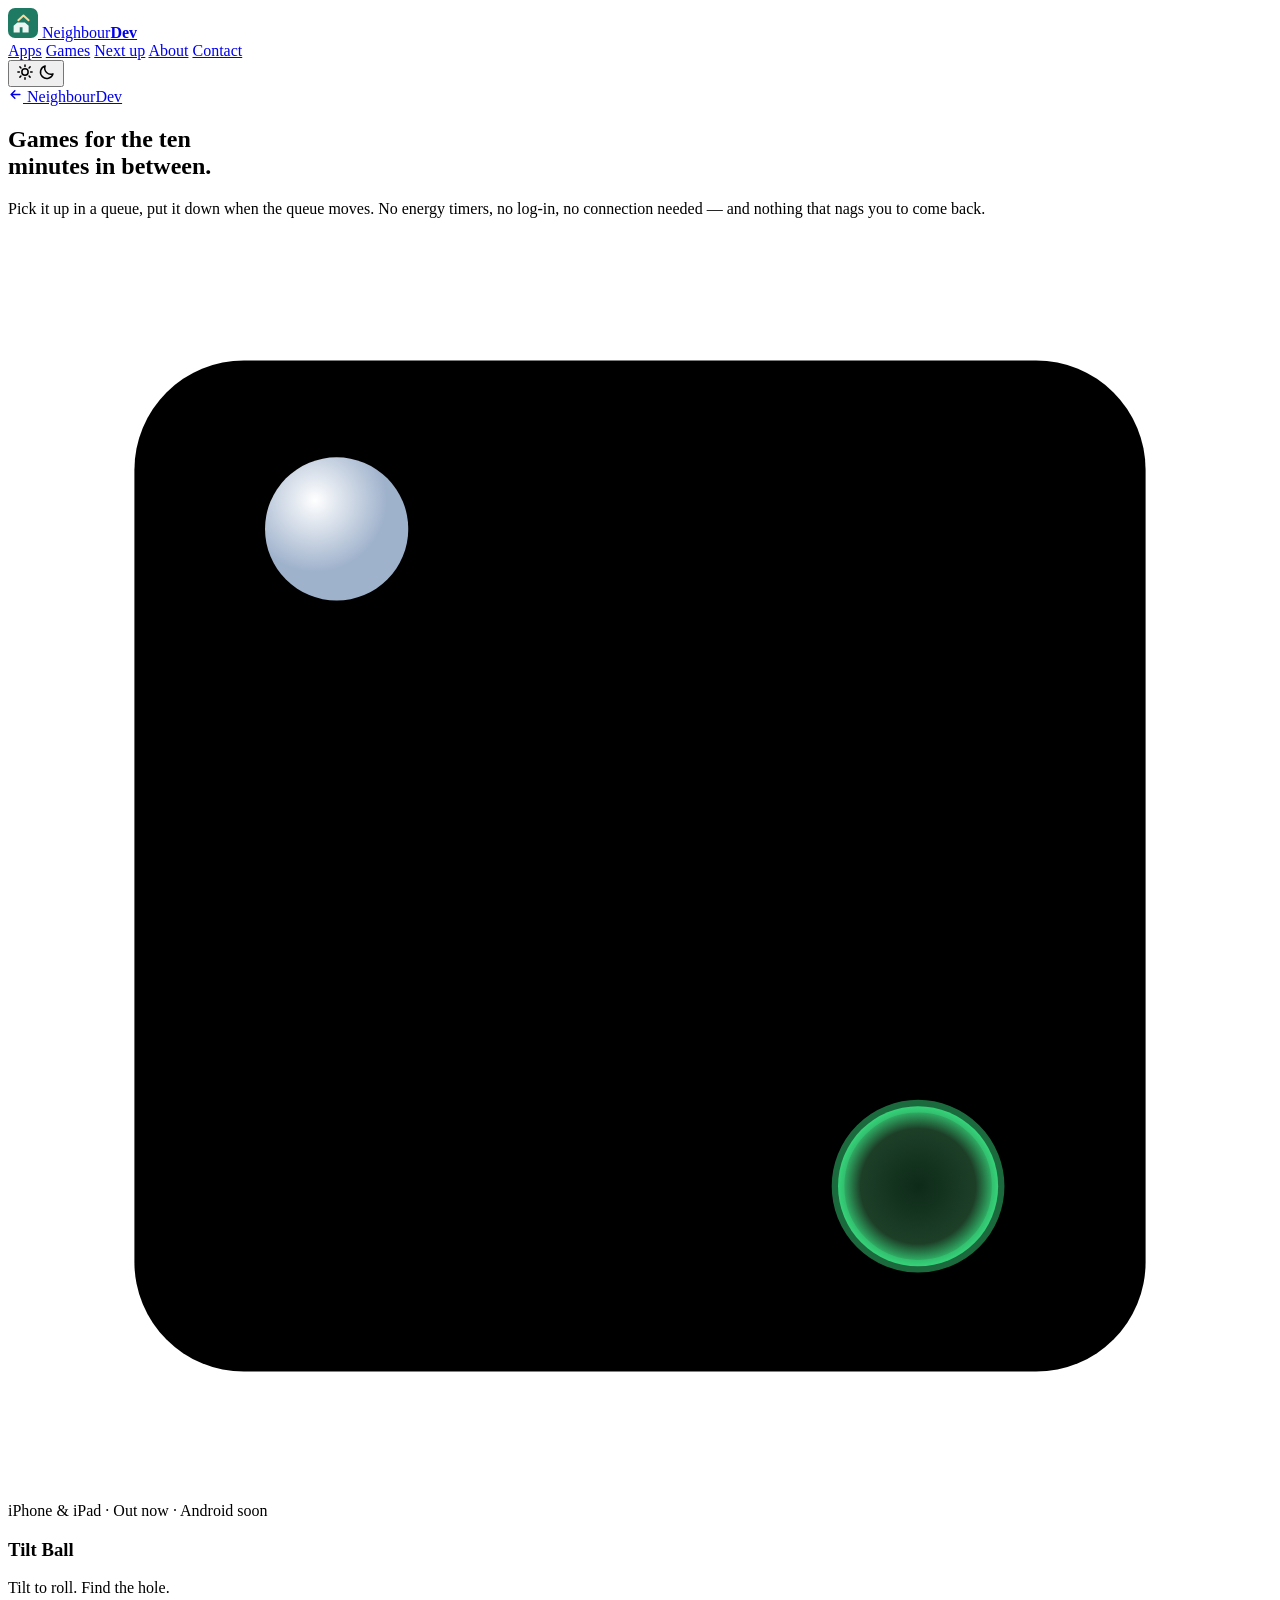
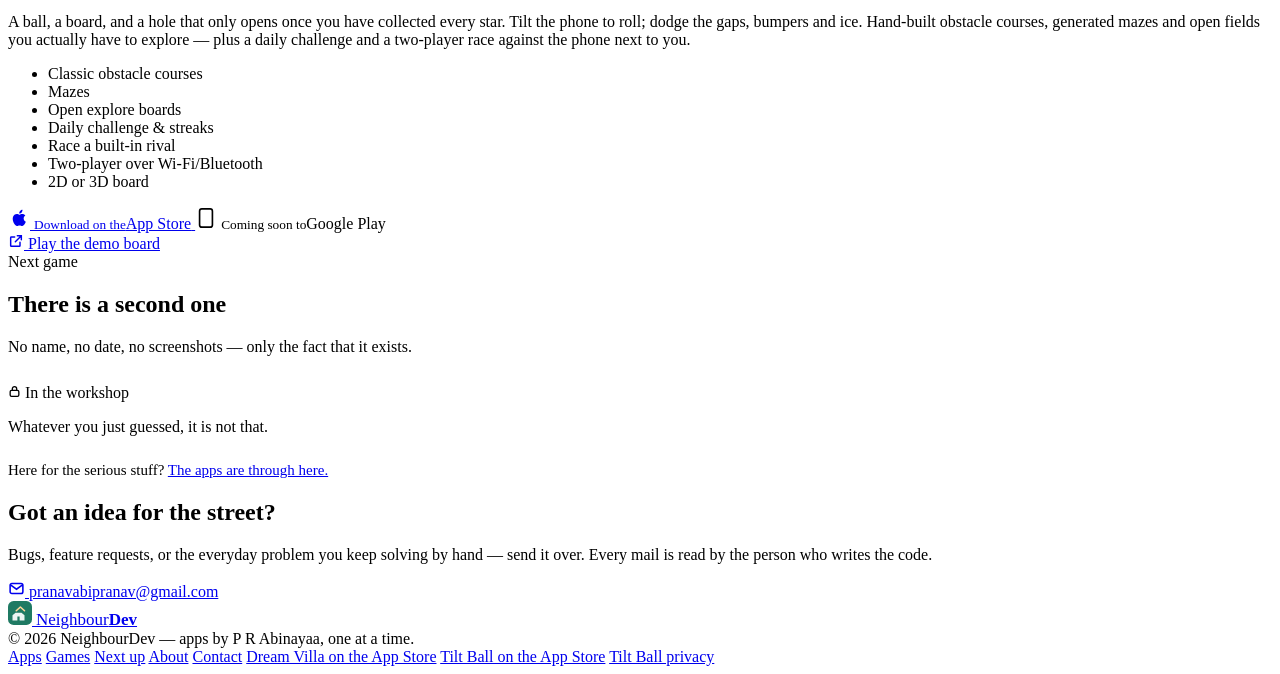
==== games.html @ e9c636a6 "Add files via upload" ====
<!doctype html>
<html lang="en">
<head>
<meta charset="utf-8">
<meta name="viewport" content="width=device-width, initial-scale=1, viewport-fit=cover">
<title>Games — NeighbourDev</title>
<meta name="description" content="The NeighbourDev games. Tilt Ball is a pocket physics puzzle: tilt the phone, roll the ball, collect the stars and find the hole. Fully offline, with a two-player race against the phone next to you.">
<meta name="theme-color" content="#1f7a63">
<link rel="icon" href="assets/icon.svg" type="image/svg+xml">
<link rel="apple-touch-icon" href="assets/icon.svg">
<link rel="canonical" href="https://neighbourdev.com/games.html">

<meta property="og:type" content="website">
<meta property="og:site_name" content="NeighbourDev">
<meta property="og:url" content="https://neighbourdev.com/games.html">
<meta property="og:title" content="Games — NeighbourDev">
<meta property="og:description" content="The NeighbourDev games. Tilt Ball is a pocket physics puzzle: tilt the phone, roll the ball, collect the stars and find the hole. Fully offline, with a two-player race against the phone next to you.">
<meta property="og:image" content="https://neighbourdev.com/assets/og.png">
<meta name="twitter:card" content="summary_large_image">

<link rel="preconnect" href="https://fonts.googleapis.com">
<link rel="preconnect" href="https://fonts.gstatic.com" crossorigin>
<link rel="stylesheet" href="https://fonts.googleapis.com/css2?family=Fraunces:opsz,wght@9..144,400;9..144,600;9..144,700&family=Inter:wght@400;500;600;700&display=swap">
<link rel="stylesheet" href="assets/styles.css?v=3">

<script>
  /* Theme choice is a per-viewer convenience; storage can throw in private mode. */
  try {
    var t = localStorage.getItem('nd-theme');
    if (t === 'dark' || t === 'light') document.documentElement.setAttribute('data-theme', t);
  } catch (e) {}
</script>
</head>
<body>

<header class="site-header">
  <div class="wrap">
    <a class="brand" href="index.html">
      <svg viewBox="0 0 64 64" width="30" height="30" aria-hidden="true">
        <rect width="64" height="64" rx="15" fill="#1f7a63"/>
        <path d="M20 31 12 38v14h13V41h6v11h13V38l-8-7z" fill="#ffffff" fill-opacity=".92"/>
        <path d="M44 26 33 16 22 26" fill="none" stroke="#ffd79a" stroke-width="4.2" stroke-linecap="round" stroke-linejoin="round"/>
      </svg>
      <span class="wordmark">Neighbour<b>Dev</b></span>
    </a>
    <nav class="site-nav" aria-label="Site">
      <a href="apps.html" class="is-key">Apps</a>
      <a href="games.html" class="is-key is-current">Games</a>
      <a href="index.html#next">Next up</a>
      <a href="index.html#about">About</a>
      <a href="index.html#contact">Contact</a>
    </nav>
    <button class="theme-toggle" id="theme-toggle" type="button" aria-label="Switch between light and dark">
      <svg class="sun" viewBox="0 0 24 24" width="18" height="18" fill="none" stroke="currentColor" stroke-width="2" stroke-linecap="round" aria-hidden="true"><circle cx="12" cy="12" r="4.2"/><path d="M12 2.5v2M12 19.5v2M2.5 12h2M19.5 12h2M5.2 5.2l1.4 1.4M17.4 17.4l1.4 1.4M18.8 5.2l-1.4 1.4M6.6 17.4l-1.4 1.4"/></svg>
      <svg class="moon" viewBox="0 0 24 24" width="18" height="18" fill="none" stroke="currentColor" stroke-width="2" stroke-linecap="round" stroke-linejoin="round" aria-hidden="true"><path d="M20 14.5A8.2 8.2 0 0 1 9.5 4 8.5 8.5 0 1 0 20 14.5z"/></svg>
    </button>
  </div>
</header>

<main>

<section class="page-head" style="--accent-soft: var(--tb-soft)">
  <div class="wrap">
    <a class="crumb" href="index.html">
      <svg viewBox="0 0 24 24" width="15" height="15" fill="none" stroke="currentColor" stroke-width="2.4" stroke-linecap="round" stroke-linejoin="round" aria-hidden="true"><path d="M19 12H6M11 6l-6 6 6 6"/></svg>
      NeighbourDev
    </a>
    <h1>Games for the ten<br>minutes in between.</h1>
    <p class="lede">
      Pick it up in a queue, put it down when the queue moves. No energy timers, no
      log-in, no connection needed — and nothing that nags you to come back.
    </p>
  </div>
</section>

<section class="section is-tight">
  <div class="wrap">
    <div class="apps">

      <article class="app-card is-flipped reveal" style="--accent: var(--tb); --accent-soft: var(--tb-soft); --art-glow: var(--tb-soft);">
        <div class="app-art">
          <svg viewBox="0 0 300 300" id="tb-board" role="img" aria-label="Tilt Ball: a ball rolling across a board towards the hole">
            <defs>
              <radialGradient id="ballg" cx="35%" cy="30%">
                <stop offset="0" stop-color="#ffffff"/><stop offset="1" stop-color="#9fb2cc"/>
              </radialGradient>
              <radialGradient id="holeg" cx="50%" cy="50%">
                <stop offset="0" stop-color="#0d2a18"/><stop offset="0.72" stop-color="#1d3f28"/><stop offset="1" stop-color="#36d47a"/>
              </radialGradient>
            </defs>
            <g id="tb-tilt">
              <rect x="30" y="30" width="240" height="240" rx="26" fill="var(--surface-alt)" stroke="var(--hairline-strong)" stroke-width="6"/>
              <g fill="var(--hairline)">
                <rect x="66" y="96" width="112" height="14" rx="7"/>
                <rect x="122" y="150" width="14" height="96" rx="7"/>
                <rect x="170" y="164" width="76" height="14" rx="7"/>
              </g>
              <g fill="var(--tb-gold)">
                <path d="M92 150l5.4 11 12.1 1.8-8.8 8.5 2.1 12-10.8-5.7-10.8 5.7 2.1-12-8.8-8.5 12.1-1.8z"/>
                <path d="M208 74l5.4 11 12.1 1.8-8.8 8.5 2.1 12-10.8-5.7-10.8 5.7 2.1-12-8.8-8.5 12.1-1.8z" opacity=".45"/>
              </g>
              <circle cx="216" cy="226" r="19" fill="url(#holeg)"/>
              <circle cx="216" cy="226" r="19" fill="none" stroke="#36d47a" stroke-opacity=".5" stroke-width="3"/>
              <circle id="tb-ball" cx="78" cy="70" r="17" fill="url(#ballg)"/>
            </g>
          </svg>
        </div>

        <div class="app-body">
          <span class="app-kicker">iPhone &amp; iPad · Out now · Android soon</span>
          <h3>Tilt Ball</h3>
          <p class="app-tagline">Tilt to roll. Find the hole.</p>
          <p class="copy">
            A ball, a board, and a hole that only opens once you have collected every star.
            Tilt the phone to roll; dodge the gaps, bumpers and ice. Hand-built obstacle
            courses, generated mazes and open fields you actually have to explore — plus a
            daily challenge and a two-player race against the phone next to you.
          </p>
          <ul class="chips">
            <li>Classic obstacle courses</li>
            <li>Mazes</li>
            <li>Open explore boards</li>
            <li>Daily challenge &amp; streaks</li>
            <li>Race a built-in rival</li>
            <li>Two-player over Wi-Fi/Bluetooth</li>
            <li>2D or 3D board</li>
          </ul>
          <div class="store-row">
            <a class="store-btn" href="https://apps.apple.com/us/app/tilt-ball-maze-labyrinth/id6814348135">
              <svg viewBox="0 0 24 24" width="22" height="22" fill="currentColor" aria-hidden="true"><path d="M17.05 12.63c-.02-2.2 1.8-3.26 1.88-3.31-1.02-1.5-2.62-1.7-3.19-1.72-1.36-.14-2.65.8-3.34.8-.69 0-1.75-.78-2.88-.76-1.48.02-2.85.86-3.61 2.18-1.54 2.67-.39 6.62 1.11 8.79.73 1.06 1.61 2.25 2.75 2.21 1.1-.04 1.52-.71 2.86-.71 1.33 0 1.71.71 2.88.69 1.19-.02 1.94-1.08 2.67-2.14.84-1.23 1.19-2.42 1.21-2.48-.03-.01-2.32-.89-2.34-3.55zM14.88 5.9c.61-.74 1.02-1.77.91-2.8-.88.04-1.94.59-2.57 1.32-.56.65-1.05 1.7-.92 2.7.98.08 1.98-.5 2.58-1.22z"/></svg>
              <span><small>Download on the</small>App&nbsp;Store</span>
            </a>
            <span class="store-btn is-soon">
              <svg viewBox="0 0 24 24" width="22" height="22" fill="none" stroke="currentColor" stroke-width="1.8" aria-hidden="true"><rect x="5" y="2" width="14" height="20" rx="2.5"/><path d="M12 18h.01"/></svg>
              <span><small>Coming soon to</small>Google&nbsp;Play</span>
            </span>
          </div>
          <div class="app-links">
            <a class="text-link" href="https://abinayaapr.github.io/TiltBall/">
              <svg viewBox="0 0 24 24" width="16" height="16" fill="none" stroke="currentColor" stroke-width="2.2" stroke-linecap="round" aria-hidden="true"><path d="M14 4h6v6M20 4l-9 9M18 14v5a1 1 0 0 1-1 1H5a1 1 0 0 1-1-1V7a1 1 0 0 1 1-1h5"/></svg>
              Play the demo board
            </a>
          </div>
        </div>
      </article>
    </div>
  </div>
</section>

<section class="section is-alt is-tight">
  <div class="wrap">
    <div class="section-head reveal" style="margin-bottom:28px">
      <span class="eyebrow">Next game</span>
      <h2>There is a second one</h2>
      <p>No name, no date, no screenshots — only the fact that it exists.</p>
    </div>
    <div class="teasers reveal">
      <div class="teaser">
        <span class="teaser-tag">
          <svg viewBox="0 0 24 24" width="13" height="13" fill="none" stroke="currentColor" stroke-width="2.4" aria-hidden="true"><rect x="4" y="10" width="16" height="11" rx="2.5"/><path d="M8 10V7a4 4 0 0 1 8 0v3"/></svg>
          In the workshop
        </span>
        <div class="redacted" aria-label="Name withheld"><i style="width:42px"></i><i style="width:88px"></i><i style="width:30px"></i></div>
        <p>Whatever you just guessed, it is not that.</p>
      </div>
    </div>
    <p style="margin-top:26px;color:var(--ink-faint);font-size:15px">
      Here for the serious stuff? <a href="apps.html">The apps are through here.</a>
    </p>
  </div>
</section>

<section class="section is-alt" id="contact">
  <div class="wrap">
    <div class="contact-card reveal">
      <div>
        <h2>Got an idea for the street?</h2>
        <p>
          Bugs, feature requests, or the everyday problem you keep solving by hand —
          send it over. Every mail is read by the person who writes the code.
        </p>
      </div>
      <div class="hero-cta" style="margin-top:0">
        <a class="btn btn-primary" href="mailto:pranavabipranav@gmail.com">
          <svg viewBox="0 0 24 24" width="17" height="17" fill="none" stroke="currentColor" stroke-width="2.2" aria-hidden="true"><rect x="3" y="5" width="18" height="14" rx="2.5"/><path d="m3.5 7 8.5 6 8.5-6"/></svg>
          pranavabipranav@gmail.com
        </a>
      </div>
    </div>
  </div>
</section>

</main>

<footer class="site-footer">
  <div class="wrap footer-grid">
    <div>
      <a class="brand" href="index.html" style="margin-bottom:10px">
        <svg viewBox="0 0 64 64" width="24" height="24" aria-hidden="true">
        <rect width="64" height="64" rx="15" fill="#1f7a63"/>
        <path d="M20 31 12 38v14h13V41h6v11h13V38l-8-7z" fill="#ffffff" fill-opacity=".92"/>
        <path d="M44 26 33 16 22 26" fill="none" stroke="#ffd79a" stroke-width="4.2" stroke-linecap="round" stroke-linejoin="round"/>
      </svg>
        <span class="wordmark" style="font-size:17px">Neighbour<b>Dev</b></span>
      </a>
      <div>© <span id="year">2026</span> NeighbourDev — apps by P R Abinayaa, one at a time.</div>
    </div>
    <nav class="footer-links" aria-label="Footer">
      <a href="apps.html">Apps</a>
      <a href="games.html">Games</a>
      <a href="index.html#next">Next up</a>
      <a href="index.html#about">About</a>
      <a href="mailto:pranavabipranav@gmail.com">Contact</a>
      <a href="https://apps.apple.com/us/app/dream-villa-house-manager/id6763935516">Dream Villa on the App Store</a>
      <a href="https://apps.apple.com/us/app/tilt-ball-maze-labyrinth/id6814348135">Tilt Ball on the App Store</a>
      <a href="https://abinayaapr.github.io/TiltBall/privacy.html">Tilt Ball privacy</a>
    </nav>
  </div>
</footer>

<script>
  (function () {
    var root = document.documentElement;

    /* Theme toggle — remembers the choice per browser, silently if storage is blocked. */
    var toggle = document.getElementById('theme-toggle');
    toggle.addEventListener('click', function () {
      var dark = root.getAttribute('data-theme')
        ? root.getAttribute('data-theme') === 'dark'
        : window.matchMedia('(prefers-color-scheme: dark)').matches;
      var next = dark ? 'light' : 'dark';
      root.setAttribute('data-theme', next);
      try { localStorage.setItem('nd-theme', next); } catch (e) {}
    });

    document.getElementById('year').textContent = new Date().getFullYear();

    /* Sections fade in once. Reduced motion skips it (the CSS keeps them visible). */
    var reduce = window.matchMedia('(prefers-reduced-motion: reduce)').matches;
    var items = document.querySelectorAll('.reveal');
    if (reduce || !('IntersectionObserver' in window)) {
      items.forEach(function (el) { el.classList.add('in'); });
    } else {
      var io = new IntersectionObserver(function (entries) {
        entries.forEach(function (e) {
          if (e.isIntersecting) { e.target.classList.add('in'); io.unobserve(e.target); }
        });
      }, { rootMargin: '0px 0px -12% 0px' });
      items.forEach(function (el) { io.observe(el); });
    }

    /* The demo board leans towards the pointer, like the real one leans with the phone. */
    var board = document.getElementById('tb-board');
    var tilt = document.getElementById('tb-tilt');
    var ball = document.getElementById('tb-ball');
    if (board && tilt && ball && !reduce) {
      board.addEventListener('pointermove', function (ev) {
        var r = board.getBoundingClientRect();
        var x = (ev.clientX - r.left) / r.width - 0.5;
        var y = (ev.clientY - r.top) / r.height - 0.5;
        tilt.setAttribute('transform', 'rotate(' + (x * 6).toFixed(2) + ' 150 150)');
        ball.setAttribute('cx', (78 + x * 120).toFixed(1));
        ball.setAttribute('cy', (70 + y * 120).toFixed(1));
      });
      board.addEventListener('pointerleave', function () {
        tilt.setAttribute('transform', 'rotate(0 150 150)');
        ball.setAttribute('cx', 78);
        ball.setAttribute('cy', 70);
      });
    }
  })();
</script>

</body>
</html>
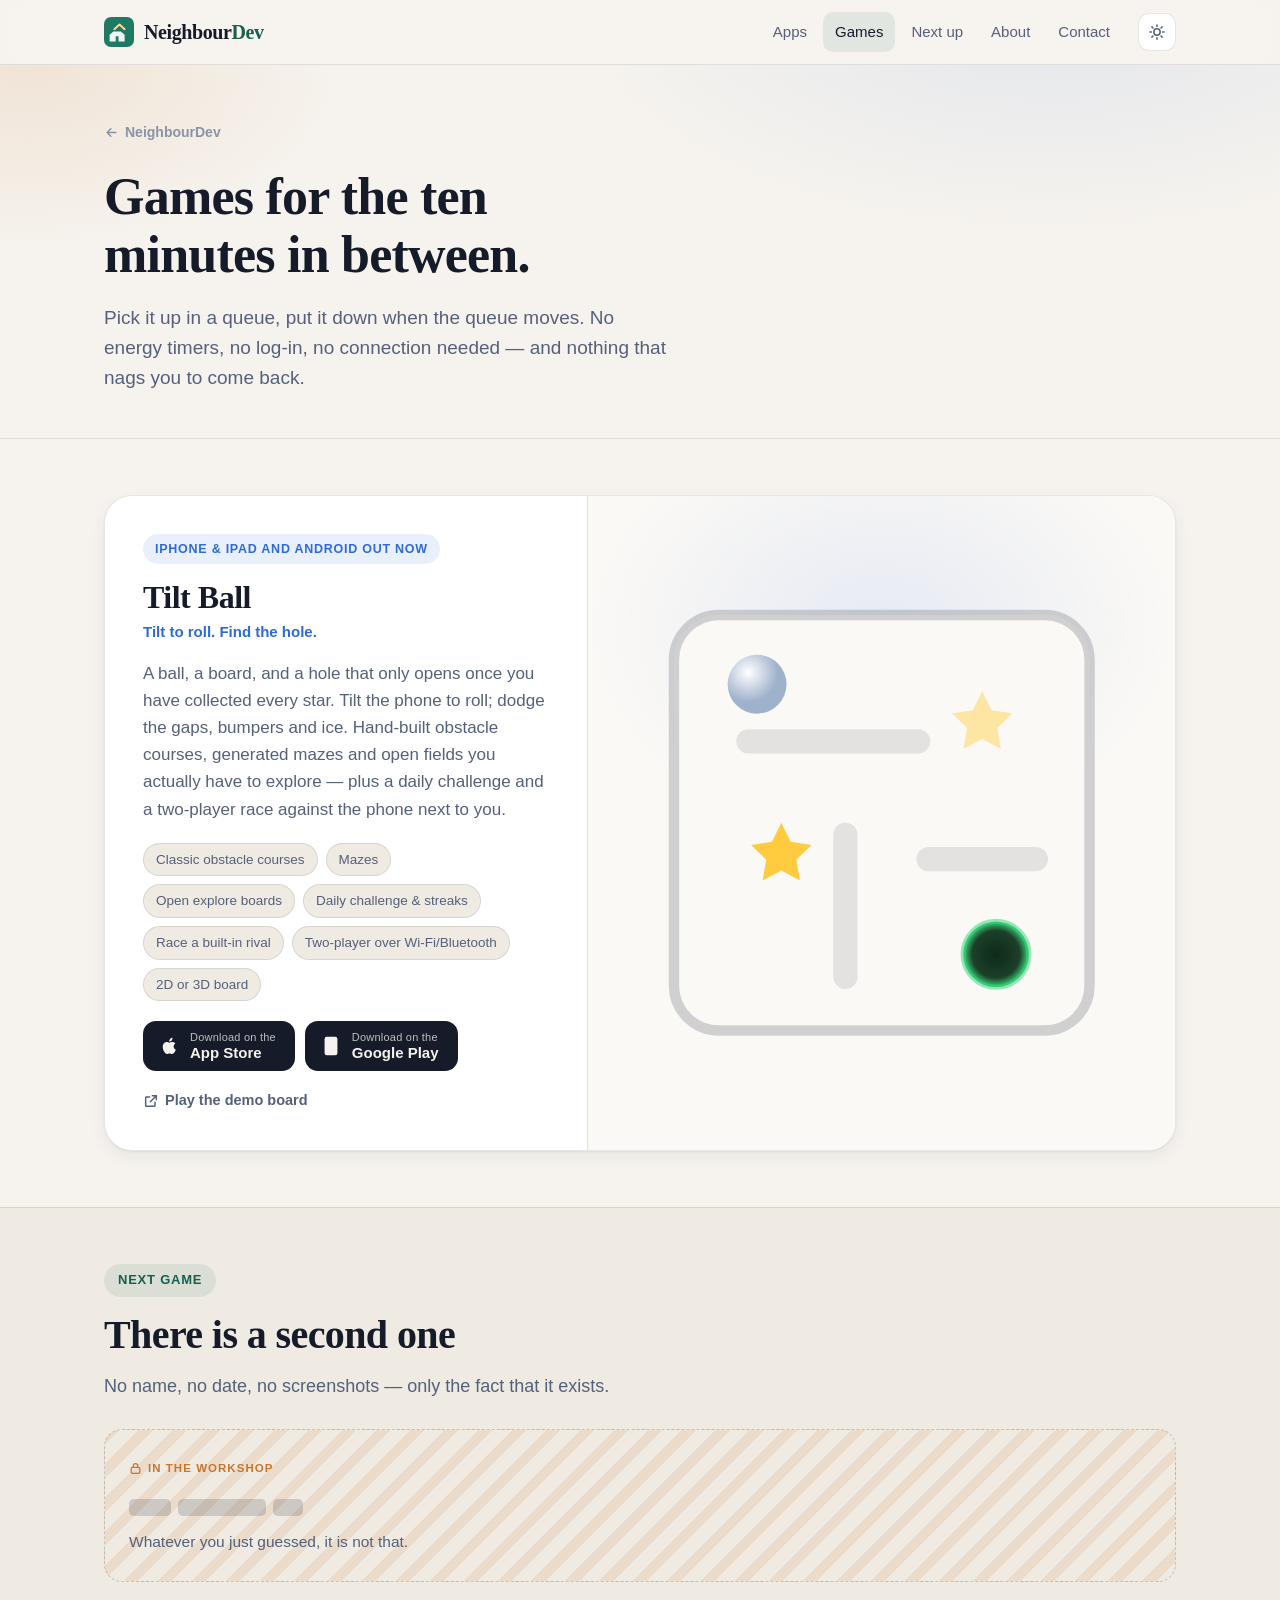
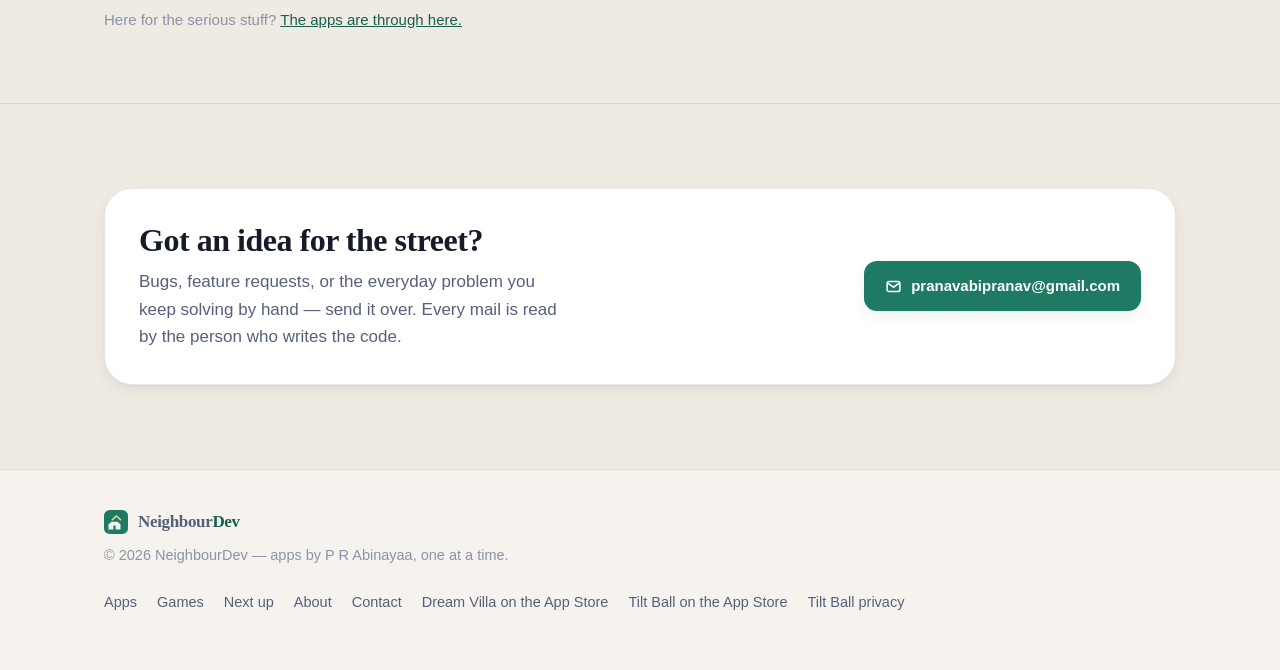
==== commit 569f228a: "Update games.html android link updated" ====
--- a/games.html
+++ b/games.html
@@ -107,7 +107,7 @@
         </div>
 
         <div class="app-body">
-          <span class="app-kicker">iPhone &amp; iPad · Out now · Android soon</span>
+          <span class="app-kicker">iPhone &amp; iPad and Android Out Now</span>
           <h3>Tilt Ball</h3>
           <p class="app-tagline">Tilt to roll. Find the hole.</p>
           <p class="copy">
@@ -130,9 +130,9 @@
               <svg viewBox="0 0 24 24" width="22" height="22" fill="currentColor" aria-hidden="true"><path d="M17.05 12.63c-.02-2.2 1.8-3.26 1.88-3.31-1.02-1.5-2.62-1.7-3.19-1.72-1.36-.14-2.65.8-3.34.8-.69 0-1.75-.78-2.88-.76-1.48.02-2.85.86-3.61 2.18-1.54 2.67-.39 6.62 1.11 8.79.73 1.06 1.61 2.25 2.75 2.21 1.1-.04 1.52-.71 2.86-.71 1.33 0 1.71.71 2.88.69 1.19-.02 1.94-1.08 2.67-2.14.84-1.23 1.19-2.42 1.21-2.48-.03-.01-2.32-.89-2.34-3.55zM14.88 5.9c.61-.74 1.02-1.77.91-2.8-.88.04-1.94.59-2.57 1.32-.56.65-1.05 1.7-.92 2.7.98.08 1.98-.5 2.58-1.22z"/></svg>
               <span><small>Download on the</small>App&nbsp;Store</span>
             </a>
-            <span class="store-btn is-soon">
-              <svg viewBox="0 0 24 24" width="22" height="22" fill="none" stroke="currentColor" stroke-width="1.8" aria-hidden="true"><rect x="5" y="2" width="14" height="20" rx="2.5"/><path d="M12 18h.01"/></svg>
-              <span><small>Coming soon to</small>Google&nbsp;Play</span>
+            <span class="store-btn" href="https://play.google.com/store/apps/details?id=com.abi.tiltball">
+              <svg viewBox="0 0 24 24" width="22" height="22" fill="currentColor" aria-hidden="true"><rect x="5" y="2" width="14" height="20" rx="2.5"/><path d="M12 18h.01"/></svg>
+              <span><small>Download on the</small>Google&nbsp;Play</span>
             </span>
           </div>
           <div class="app-links">
--- a/assets/styles.css
+++ b/assets/styles.css
@@ -0,0 +1,753 @@
+/* NeighbourDev — site styles.
+   One developer, a few apps. Warm paper, ink navy, a neighbourly green.
+   Each product keeps its own accent so the cards read like the apps do. */
+
+:root {
+  color-scheme: light dark;
+
+  --brand: #1f7a63;
+  --brand-strong: #17604e;
+  --brand-soft: rgba(31, 122, 99, 0.10);
+  --amber: #c9752a;
+  --amber-soft: rgba(201, 117, 42, 0.12);
+
+  /* Product accents, taken from each app's own theme. */
+  --dv: #c75933;
+  --dv-soft: rgba(199, 89, 51, 0.10);
+  --tb: #2e6bd9;
+  --tb-soft: rgba(46, 107, 217, 0.10);
+  --tb-gold: #ffcc40;
+
+  --ink: #151b28;
+  --ink-soft: #55607a;
+  --ink-faint: #8a93a8;
+  --canvas: #f6f3ee;
+  --canvas-2: #efeae2;
+  --surface: #ffffff;
+  --surface-alt: #fbf9f6;
+  --hairline: rgba(21, 27, 40, 0.10);
+  --hairline-strong: rgba(21, 27, 40, 0.18);
+
+  --sky-1: #cfe3f5;
+  --sky-2: #f3e7d6;
+  --grass: #d6e2cf;
+
+  --radius-s: 12px;
+  --radius: 18px;
+  --radius-l: 28px;
+
+  --shadow-xs: 0 1px 2px rgba(20, 26, 40, 0.06);
+  --shadow: 0 1px 2px rgba(20, 26, 40, 0.05), 0 6px 16px rgba(20, 26, 40, 0.06);
+  --shadow-md: 0 2px 4px rgba(20, 26, 40, 0.05), 0 12px 30px rgba(20, 26, 40, 0.09);
+  --shadow-lg: 0 4px 10px rgba(20, 26, 40, 0.06), 0 22px 50px rgba(20, 26, 40, 0.13);
+
+  --measure: 1120px;
+  --ease: cubic-bezier(0.22, 0.68, 0.32, 1);
+
+  --display: "Fraunces", ui-serif, Georgia, "Times New Roman", serif;
+  --sans: "Inter", -apple-system, BlinkMacSystemFont, "Segoe UI", Roboto, "Helvetica Neue", Arial, sans-serif;
+}
+
+@media (prefers-color-scheme: dark) {
+  :root:not([data-theme="light"]) {
+    --brand: #4fc4a2;
+    --brand-strong: #74d6ba;
+    --brand-soft: rgba(79, 196, 162, 0.14);
+    --amber: #f0a45e;
+    --amber-soft: rgba(240, 164, 94, 0.14);
+
+    --dv: #f28554;
+    --dv-soft: rgba(242, 133, 84, 0.14);
+    --tb: #79acff;
+    --tb-soft: rgba(121, 172, 255, 0.14);
+
+    --ink: #eaeef7;
+    --ink-soft: #a6b0c6;
+    --ink-faint: #76809a;
+    --canvas: #0f1219;
+    --canvas-2: #141926;
+    --surface: #171c28;
+    --surface-alt: #1b2130;
+    --hairline: rgba(233, 238, 248, 0.11);
+    --hairline-strong: rgba(233, 238, 248, 0.20);
+
+    --sky-1: #1d2a41;
+    --sky-2: #2a2436;
+    --grass: #1b2a24;
+
+    --shadow-xs: 0 1px 2px rgba(0, 0, 0, 0.4);
+    --shadow: 0 1px 2px rgba(0, 0, 0, 0.35), 0 6px 16px rgba(0, 0, 0, 0.35);
+    --shadow-md: 0 2px 4px rgba(0, 0, 0, 0.35), 0 12px 30px rgba(0, 0, 0, 0.45);
+    --shadow-lg: 0 4px 10px rgba(0, 0, 0, 0.4), 0 22px 50px rgba(0, 0, 0, 0.55);
+  }
+}
+
+:root[data-theme="dark"] {
+  --brand: #4fc4a2;
+  --brand-strong: #74d6ba;
+  --brand-soft: rgba(79, 196, 162, 0.14);
+  --amber: #f0a45e;
+  --amber-soft: rgba(240, 164, 94, 0.14);
+  --dv: #f28554;
+  --dv-soft: rgba(242, 133, 84, 0.14);
+  --tb: #79acff;
+  --tb-soft: rgba(121, 172, 255, 0.14);
+  --ink: #eaeef7;
+  --ink-soft: #a6b0c6;
+  --ink-faint: #76809a;
+  --canvas: #0f1219;
+  --canvas-2: #141926;
+  --surface: #171c28;
+  --surface-alt: #1b2130;
+  --hairline: rgba(233, 238, 248, 0.11);
+  --hairline-strong: rgba(233, 238, 248, 0.20);
+  --sky-1: #1d2a41;
+  --sky-2: #2a2436;
+  --grass: #1b2a24;
+  --shadow-xs: 0 1px 2px rgba(0, 0, 0, 0.4);
+  --shadow: 0 1px 2px rgba(0, 0, 0, 0.35), 0 6px 16px rgba(0, 0, 0, 0.35);
+  --shadow-md: 0 2px 4px rgba(0, 0, 0, 0.35), 0 12px 30px rgba(0, 0, 0, 0.45);
+  --shadow-lg: 0 4px 10px rgba(0, 0, 0, 0.4), 0 22px 50px rgba(0, 0, 0, 0.55);
+}
+
+* { box-sizing: border-box; }
+
+html { scroll-behavior: smooth; }
+@media (prefers-reduced-motion: reduce) { html { scroll-behavior: auto; } }
+
+body {
+  margin: 0;
+  background: var(--canvas);
+  color: var(--ink);
+  font-family: var(--sans);
+  font-size: 17px;
+  line-height: 1.6;
+  -webkit-font-smoothing: antialiased;
+  text-rendering: optimizeLegibility;
+}
+
+img, svg { max-width: 100%; }
+[hidden] { display: none !important; }
+
+a { color: var(--brand-strong); }
+a:focus-visible,
+button:focus-visible {
+  outline: 2px solid var(--brand);
+  outline-offset: 3px;
+  border-radius: 6px;
+}
+
+h1, h2, h3, .wordmark {
+  font-family: var(--display);
+  font-weight: 600;
+  letter-spacing: -0.015em;
+  line-height: 1.12;
+  margin: 0;
+}
+
+.wrap {
+  width: 100%;
+  max-width: var(--measure);
+  margin: 0 auto;
+  padding: 0 24px;
+}
+
+.eyebrow {
+  display: inline-flex;
+  align-items: center;
+  gap: 8px;
+  font-size: 13px;
+  font-weight: 600;
+  letter-spacing: 0.06em;
+  text-transform: uppercase;
+  color: var(--brand-strong);
+  background: var(--brand-soft);
+  border-radius: 999px;
+  padding: 6px 14px;
+}
+
+/* ───────────── Header ───────────── */
+
+.site-header {
+  position: sticky;
+  top: 0;
+  z-index: 40;
+  background: color-mix(in srgb, var(--canvas) 88%, transparent);
+  backdrop-filter: saturate(160%) blur(12px);
+  -webkit-backdrop-filter: saturate(160%) blur(12px);
+  border-bottom: 1px solid var(--hairline);
+}
+
+.site-header .wrap {
+  display: flex;
+  align-items: center;
+  gap: 16px;
+  height: 64px;
+}
+
+.brand {
+  display: inline-flex;
+  align-items: center;
+  gap: 10px;
+  text-decoration: none;
+  color: var(--ink);
+  margin-right: auto;
+}
+
+.wordmark { font-size: 20px; letter-spacing: -0.02em; }
+.wordmark b { font-weight: 700; color: var(--brand-strong); }
+
+.site-nav {
+  display: flex;
+  align-items: center;
+  gap: 4px;
+}
+
+.site-nav a {
+  color: var(--ink-soft);
+  text-decoration: none;
+  font-size: 15px;
+  font-weight: 500;
+  padding: 8px 12px;
+  border-radius: 10px;
+  transition: color 0.18s var(--ease), background 0.18s var(--ease);
+}
+
+.site-nav a:hover { color: var(--ink); background: var(--brand-soft); }
+
+.theme-toggle {
+  display: inline-grid;
+  place-items: center;
+  width: 38px;
+  height: 38px;
+  border-radius: 11px;
+  border: 1px solid var(--hairline);
+  background: var(--surface);
+  color: var(--ink-soft);
+  cursor: pointer;
+  transition: color 0.18s var(--ease), border-color 0.18s var(--ease);
+}
+.theme-toggle:hover { color: var(--ink); border-color: var(--hairline-strong); }
+.theme-toggle .moon { display: none; }
+:root[data-theme="dark"] .theme-toggle .moon { display: block; }
+:root[data-theme="dark"] .theme-toggle .sun { display: none; }
+@media (prefers-color-scheme: dark) {
+  :root:not([data-theme="light"]) .theme-toggle .moon { display: block; }
+  :root:not([data-theme="light"]) .theme-toggle .sun { display: none; }
+}
+
+@media (max-width: 720px) {
+  .site-nav a:not(.is-key) { display: none; }
+}
+
+/* On a phone the header has to fit brand + two links + the toggle, gutters included. */
+@media (max-width: 480px) {
+  .wrap { padding: 0 16px; }
+  .site-header .wrap { gap: 8px; }
+  .wordmark { font-size: 17px; }
+  .site-nav a { padding: 6px 8px; font-size: 14px; }
+  .theme-toggle { width: 34px; height: 34px; }
+}
+
+/* ───────────── Buttons ───────────── */
+
+.btn {
+  display: inline-flex;
+  align-items: center;
+  justify-content: center;
+  gap: 9px;
+  font-family: var(--sans);
+  font-size: 15px;
+  font-weight: 600;
+  text-decoration: none;
+  padding: 12px 20px;
+  border-radius: 13px;
+  border: 1px solid transparent;
+  cursor: pointer;
+  transition: transform 0.18s var(--ease), box-shadow 0.18s var(--ease),
+              background 0.18s var(--ease), border-color 0.18s var(--ease);
+}
+
+.btn-primary {
+  background: var(--brand);
+  color: #fff;
+  box-shadow: var(--shadow);
+}
+:root[data-theme="dark"] .btn-primary,
+:root:not([data-theme="light"]) .btn-primary { color: #06140f; }
+@media (prefers-color-scheme: light) { :root:not([data-theme="dark"]) .btn-primary { color: #fff; } }
+
+.btn-primary:hover { transform: translateY(-1px); box-shadow: var(--shadow-md); }
+
+.btn-ghost {
+  background: var(--surface);
+  color: var(--ink);
+  border-color: var(--hairline-strong);
+}
+.btn-ghost:hover { transform: translateY(-1px); box-shadow: var(--shadow); }
+
+/* Store buttons */
+.store-row { display: flex; flex-wrap: wrap; gap: 10px; margin-top: 20px; }
+
+.store-btn {
+  display: inline-flex;
+  align-items: center;
+  gap: 10px;
+  text-decoration: none;
+  padding: 9px 18px 9px 14px;
+  border-radius: 13px;
+  background: var(--ink);
+  color: var(--canvas);
+  border: 1px solid transparent;
+  transition: transform 0.18s var(--ease), box-shadow 0.18s var(--ease);
+}
+.store-btn:hover { transform: translateY(-1px); box-shadow: var(--shadow-md); }
+.store-btn span { display: flex; flex-direction: column; line-height: 1.15; font-weight: 600; font-size: 15px; }
+.store-btn small { font-size: 11px; font-weight: 500; opacity: 0.75; letter-spacing: 0.02em; }
+
+.store-btn.is-soon {
+  background: transparent;
+  color: var(--ink-soft);
+  border: 1px dashed var(--hairline-strong);
+  cursor: default;
+}
+.store-btn.is-soon:hover { transform: none; box-shadow: none; }
+
+/* ───────────── Hero ───────────── */
+
+.hero {
+  position: relative;
+  padding: 72px 0 84px;
+  overflow: hidden;
+  background:
+    radial-gradient(1000px 520px at 78% -12%, var(--brand-soft), transparent 62%),
+    radial-gradient(760px 420px at 4% 8%, var(--amber-soft), transparent 60%);
+}
+
+.hero-grid {
+  display: grid;
+  grid-template-columns: minmax(0, 1.05fr) minmax(0, 0.95fr);
+  gap: 56px;
+  align-items: center;
+}
+
+.hero h1 {
+  font-size: clamp(38px, 5.6vw, 62px);
+  margin: 22px 0 0;
+  text-wrap: balance;
+  max-width: 15ch;
+}
+.hero h1 em {
+  font-style: normal;
+  color: var(--brand-strong);
+  background: linear-gradient(transparent 68%, var(--brand-soft) 0);
+}
+
+.lede {
+  font-size: 19px;
+  color: var(--ink-soft);
+  margin: 20px 0 0;
+  max-width: 54ch;
+}
+
+.hero-cta { display: flex; flex-wrap: wrap; gap: 12px; margin-top: 30px; }
+
+.stat-row {
+  display: flex;
+  flex-wrap: wrap;
+  gap: 28px;
+  margin-top: 40px;
+  padding-top: 24px;
+  border-top: 1px solid var(--hairline);
+}
+.stat b {
+  display: block;
+  font-family: var(--display);
+  font-size: 28px;
+  font-weight: 600;
+  line-height: 1.1;
+}
+.stat span { font-size: 13.5px; color: var(--ink-faint); }
+
+/* Street illustration */
+.street {
+  border-radius: var(--radius-l);
+  border: 1px solid var(--hairline);
+  background: var(--surface);
+  box-shadow: var(--shadow-lg);
+  padding: 10px;
+}
+.street svg { display: block; border-radius: 20px; }
+
+.street-caption {
+  display: flex;
+  align-items: center;
+  gap: 8px;
+  padding: 12px 14px 6px;
+  font-size: 13px;
+  color: var(--ink-faint);
+}
+.dot { width: 8px; height: 8px; border-radius: 50%; background: var(--brand); flex: none; }
+
+@media (max-width: 900px) {
+  .hero { padding: 48px 0 60px; }
+  .hero-grid { grid-template-columns: 1fr; gap: 36px; }
+}
+
+/* ───────────── Sections ───────────── */
+
+section { scroll-margin-top: 80px; }
+
+.section {
+  padding: 84px 0;
+  border-top: 1px solid var(--hairline);
+}
+.section.is-alt { background: var(--canvas-2); }
+
+.section-head { max-width: 62ch; margin-bottom: 44px; }
+.section-head h2 { font-size: clamp(28px, 3.6vw, 40px); margin-top: 16px; }
+.section-head p { color: var(--ink-soft); margin: 14px 0 0; font-size: 18px; }
+
+/* ───────────── App cards ───────────── */
+
+.apps { display: grid; gap: 28px; }
+
+.app-card {
+  display: grid;
+  grid-template-columns: minmax(0, 0.9fr) minmax(0, 1.1fr);
+  gap: 0;
+  background: var(--surface);
+  border: 1px solid var(--hairline);
+  border-radius: var(--radius-l);
+  box-shadow: var(--shadow);
+  overflow: hidden;
+  transition: box-shadow 0.25s var(--ease), transform 0.25s var(--ease);
+}
+.app-card:hover { box-shadow: var(--shadow-md); }
+
+.app-card.is-flipped .app-art { order: 2; }
+
+.app-art {
+  position: relative;
+  display: grid;
+  place-items: center;
+  padding: 34px;
+  min-height: 320px;
+  background:
+    radial-gradient(420px 300px at 50% 20%, var(--art-glow, var(--brand-soft)), transparent 70%),
+    var(--surface-alt);
+  border-right: 1px solid var(--hairline);
+}
+.app-card.is-flipped .app-art { border-right: 0; border-left: 1px solid var(--hairline); }
+
+.app-body { padding: 38px; }
+
+.app-kicker {
+  display: inline-flex;
+  align-items: center;
+  gap: 8px;
+  font-size: 12.5px;
+  font-weight: 600;
+  letter-spacing: 0.06em;
+  text-transform: uppercase;
+  color: var(--accent, var(--brand));
+  background: var(--accent-soft, var(--brand-soft));
+  border-radius: 999px;
+  padding: 5px 12px;
+}
+
+.app-body h3 { font-size: 32px; margin: 16px 0 4px; }
+.app-tagline { color: var(--accent, var(--brand)); font-weight: 600; font-size: 15px; margin: 0; }
+.app-body p.copy { color: var(--ink-soft); margin: 16px 0 0; }
+
+.chips { display: flex; flex-wrap: wrap; gap: 8px; margin: 20px 0 0; padding: 0; list-style: none; }
+.chips li {
+  font-size: 13.5px;
+  font-weight: 500;
+  color: var(--ink-soft);
+  background: var(--canvas-2);
+  border: 1px solid var(--hairline);
+  border-radius: 999px;
+  padding: 5px 12px;
+}
+
+.app-links { display: flex; flex-wrap: wrap; align-items: center; gap: 18px; margin-top: 18px; }
+.text-link {
+  display: inline-flex;
+  align-items: center;
+  gap: 6px;
+  font-size: 14.5px;
+  font-weight: 600;
+  text-decoration: none;
+  color: var(--ink-soft);
+}
+.text-link:hover { color: var(--accent, var(--brand)); }
+
+@media (max-width: 860px) {
+  .app-card, .app-card.is-flipped { grid-template-columns: 1fr; }
+  .app-card.is-flipped .app-art { order: 0; border-left: 0; }
+  .app-art { border-right: 0; border-bottom: 1px solid var(--hairline); min-height: 250px; padding: 26px; }
+  .app-body { padding: 28px 24px 32px; }
+  .app-body h3 { font-size: 27px; }
+}
+
+/* ───────────── Principles ───────────── */
+
+.grid-3 {
+  display: grid;
+  grid-template-columns: repeat(auto-fit, minmax(260px, 1fr));
+  gap: 20px;
+}
+
+.tile {
+  background: var(--surface);
+  border: 1px solid var(--hairline);
+  border-radius: var(--radius);
+  padding: 26px;
+  box-shadow: var(--shadow-xs);
+}
+.tile .ico {
+  display: grid;
+  place-items: center;
+  width: 42px;
+  height: 42px;
+  border-radius: 12px;
+  background: var(--brand-soft);
+  color: var(--brand-strong);
+  margin-bottom: 16px;
+}
+.tile h3 { font-size: 19px; font-family: var(--sans); font-weight: 700; letter-spacing: -0.01em; }
+.tile p { color: var(--ink-soft); font-size: 15.5px; margin: 8px 0 0; }
+
+/* ───────────── Category doors (home) ───────────── */
+
+.doors {
+  display: grid;
+  grid-template-columns: repeat(auto-fit, minmax(300px, 1fr));
+  gap: 24px;
+}
+
+.door {
+  display: flex;
+  flex-direction: column;
+  text-decoration: none;
+  color: inherit;
+  background: var(--surface);
+  border: 1px solid var(--hairline);
+  border-radius: var(--radius-l);
+  overflow: hidden;
+  box-shadow: var(--shadow);
+  transition: transform 0.25s var(--ease), box-shadow 0.25s var(--ease), border-color 0.25s var(--ease);
+}
+.door:hover {
+  transform: translateY(-3px);
+  box-shadow: var(--shadow-lg);
+  border-color: color-mix(in srgb, var(--accent, var(--brand)) 40%, var(--hairline));
+}
+
+.door-art {
+  display: grid;
+  place-items: center;
+  padding: 28px;
+  min-height: 210px;
+  background:
+    radial-gradient(360px 240px at 50% 25%, var(--accent-soft, var(--brand-soft)), transparent 70%),
+    var(--surface-alt);
+  border-bottom: 1px solid var(--hairline);
+}
+
+.door-body { padding: 26px 28px 30px; }
+.door-body h3 { font-size: 26px; margin: 12px 0 0; }
+.door-body p { color: var(--ink-soft); margin: 10px 0 0; font-size: 15.5px; }
+
+.door-more {
+  display: inline-flex;
+  align-items: center;
+  gap: 7px;
+  margin-top: 18px;
+  font-size: 15px;
+  font-weight: 600;
+  color: var(--accent, var(--brand));
+}
+.door:hover .door-more svg { transform: translateX(3px); }
+.door-more svg { transition: transform 0.2s var(--ease); }
+
+/* ───────────── Next up (kept deliberately vague) ───────────── */
+
+.teasers {
+  display: grid;
+  grid-template-columns: repeat(auto-fit, minmax(250px, 1fr));
+  gap: 18px;
+}
+
+.teaser {
+  position: relative;
+  border: 1px dashed var(--hairline-strong);
+  border-radius: var(--radius);
+  padding: 26px 24px;
+  background:
+    repeating-linear-gradient(135deg, var(--amber-soft) 0 10px, transparent 10px 24px);
+  overflow: hidden;
+}
+
+.teaser-tag {
+  display: inline-flex;
+  align-items: center;
+  gap: 6px;
+  font-size: 11.5px;
+  font-weight: 700;
+  letter-spacing: 0.09em;
+  text-transform: uppercase;
+  color: var(--amber);
+}
+
+/* The name is deliberately redacted — blocks stand in for the letters. */
+.redacted {
+  display: flex;
+  gap: 7px;
+  margin: 16px 0 0;
+  align-items: center;
+}
+.redacted i {
+  display: block;
+  height: 17px;
+  border-radius: 5px;
+  background: var(--ink);
+  opacity: 0.16;
+}
+.teaser p { color: var(--ink-soft); font-size: 15.5px; margin: 14px 0 0; }
+
+/* ───────────── Bio ───────────── */
+
+.bio {
+  display: grid;
+  grid-template-columns: auto minmax(0, 1fr);
+  gap: 30px;
+  align-items: start;
+  background: var(--surface);
+  border: 1px solid var(--hairline);
+  border-radius: var(--radius-l);
+  padding: 36px;
+  box-shadow: var(--shadow);
+  margin-bottom: 52px;
+}
+
+.bio-mark {
+  display: grid;
+  place-items: center;
+  width: 96px;
+  height: 96px;
+  border-radius: 28px;
+  background: linear-gradient(140deg, var(--brand), var(--brand-strong));
+  color: #fff;
+  font-family: var(--display);
+  font-weight: 600;
+  font-size: 30px;
+  letter-spacing: 0.02em;
+  box-shadow: var(--shadow-md);
+}
+
+.bio h3 { font-size: 28px; margin: 2px 0 0; }
+.bio .role {
+  color: var(--brand-strong);
+  font-weight: 600;
+  font-size: 15.5px;
+  margin: 6px 0 0;
+}
+.bio p.bio-copy { color: var(--ink-soft); margin: 18px 0 0; }
+.bio p.bio-copy + p.bio-copy { margin-top: 14px; }
+
+.bio-sign {
+  display: inline-flex;
+  align-items: center;
+  gap: 8px;
+  margin-top: 20px;
+  font-size: 14.5px;
+  font-weight: 600;
+  color: var(--ink-soft);
+  text-decoration: none;
+}
+.bio-sign:hover { color: var(--brand-strong); }
+
+@media (max-width: 680px) {
+  .bio { grid-template-columns: 1fr; gap: 20px; padding: 28px 24px; }
+  .bio-mark { width: 74px; height: 74px; border-radius: 22px; font-size: 24px; }
+  .bio h3 { font-size: 24px; }
+}
+
+/* ───────────── Contact ───────────── */
+
+.contact-card {
+  display: flex;
+  flex-wrap: wrap;
+  align-items: center;
+  gap: 24px;
+  justify-content: space-between;
+  background: var(--surface);
+  border: 1px solid var(--hairline);
+  border-radius: var(--radius-l);
+  padding: 34px;
+  box-shadow: var(--shadow);
+}
+.contact-card h2 { font-size: clamp(24px, 3vw, 32px); }
+.contact-card p { color: var(--ink-soft); margin: 10px 0 0; max-width: 46ch; }
+
+/* ───────────── Footer ───────────── */
+
+.site-footer {
+  border-top: 1px solid var(--hairline);
+  padding: 40px 0 56px;
+  color: var(--ink-faint);
+  font-size: 14.5px;
+}
+.footer-grid {
+  display: flex;
+  flex-wrap: wrap;
+  gap: 24px;
+  justify-content: space-between;
+  align-items: flex-start;
+}
+.footer-links { display: flex; flex-wrap: wrap; gap: 8px 20px; }
+.site-footer a { color: var(--ink-soft); text-decoration: none; }
+.site-footer a:hover { color: var(--ink); text-decoration: underline; }
+
+/* ───────────── Motion ───────────── */
+
+.reveal { opacity: 0; transform: translateY(14px); }
+.reveal.in { opacity: 1; transform: none; transition: opacity 0.6s var(--ease), transform 0.6s var(--ease); }
+
+@media (prefers-reduced-motion: reduce) {
+  .reveal, .reveal.in { opacity: 1; transform: none; transition: none; }
+  * { animation: none !important; }
+}
+
+/* The demo board leans towards the pointer; it settles back on its own. */
+#tb-tilt { transition: transform 0.25s var(--ease); }
+@media (prefers-reduced-motion: reduce) { #tb-tilt { transition: none; } }
+
+
+/* ───────────── Sub-page header ───────────── */
+
+.page-head {
+  padding: 56px 0 44px;
+  background:
+    radial-gradient(760px 380px at 82% -20%, var(--accent-soft, var(--brand-soft)), transparent 64%),
+    radial-gradient(560px 320px at 2% 0%, var(--amber-soft), transparent 60%);
+}
+.page-head h1 { font-size: clamp(34px, 5vw, 52px); margin: 20px 0 0; }
+.page-head .lede { margin-top: 18px; }
+
+.crumb {
+  display: inline-flex;
+  align-items: center;
+  gap: 6px;
+  font-size: 14px;
+  font-weight: 600;
+  color: var(--ink-faint);
+  text-decoration: none;
+}
+.crumb:hover { color: var(--ink); }
+
+.site-nav a.is-current { color: var(--ink); background: var(--brand-soft); }
+
+.section.is-tight { padding: 56px 0; }
